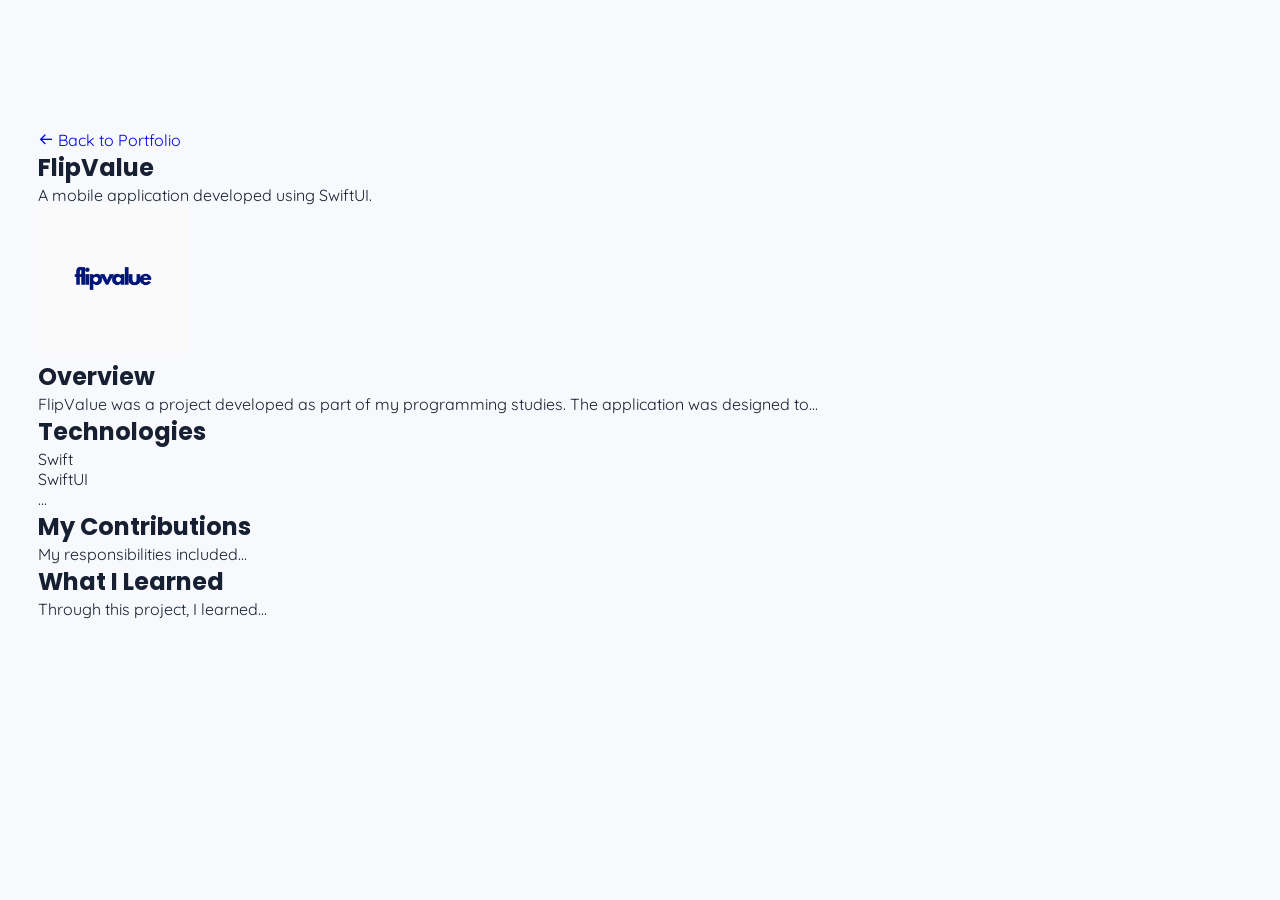
==== projects/flipvalue.html @ e54be895 "Updated main page + added FlipValue" ====
<!DOCTYPE html>
<html>
<head>
    <meta charset="utf-8">
    <meta name="viewport" content="width=device-width, initial-scale=1">
    <title>FlipValue | Lyndsey's Portfolio</title>

    <link rel="stylesheet" href="../css/style1.css">

    <link rel="stylesheet"
        href="https://unpkg.com/boxicons@latest/css/boxicons.min.css">

    <link rel="preconnect" href="https://fonts.googleapis.com">
    <link rel="preconnect" href="https://fonts.gstatic.com" crossorigin>

    <link href="https://fonts.googleapis.com/css2?family=Poppins:wght@400;500;600;700&family=Quicksand:wght@400;500;600;700&display=swap"
        rel="stylesheet">
</head>

<body>

    <section class="project-detail">

        <a href="../index.html" class="back-button">
            <i class='bx bx-arrow-back'></i> Back to Portfolio
        </a>

        <div class="project-header">
            <h1>FlipValue</h1>

            <p>
                A mobile application developed using SwiftUI.
            </p>
        </div>

        <img src="../img/flipvalue_logo.png"
             alt="FlipValue App"
             class="project-image">

        <div class="project-info">

            <h2>Overview</h2>

            <p>
                FlipValue was a project developed as part of my
                programming studies. The application was designed
                to...
            </p>

            <h2>Technologies</h2>

            <ul>
                <li>Swift</li>
                <li>SwiftUI</li>
                <li>...</li>
            </ul>

            <h2>My Contributions</h2>

            <p>
                My responsibilities included...
            </p>

            <h2>What I Learned</h2>

            <p>
                Through this project, I learned...
            </p>

        </div>

    </section>

</body>
</html>
---- css/style1.css ----
/* MyWebsite/css/style1.css */

*{
    padding: 0;
    margin: 0;
    box-sizing: border-box;
    list-style: none;
    text-decoration: none;
    scroll-behavior: smooth;
}
:root {
    --bg-color: #F7F9FC;
    --card-color: #FFFFFF;
    --text-color: #172033;
    --second-color: #667085;

    --main-color: #6C9FE8;
    --main-hover: #4F83D1;

    --border-color: #E3EAF4;

    --heading-font: 'Poppins', sans-serif;
    --body-font: 'Quicksand', sans-serif;

    --h1-font: 5.2rem;
    --h2-font: 3.5rem;
    --p-font: 1.1rem;
}
.darkmode {
    --bg-color: #0D1117;
    --card-color: #151C26;
    --text-color: #F2F5F9;
    --second-color: #A7B0BF;

    --main-color: #79A9E8;
    --main-hover: #9BC3F5;

    --border-color: #263244;
}
body{
    font-family: var(--body-font);
    background: var(--bg-color);
    color: var(--text-color);
}
h1, h2, h3, h4, h5, h6,
.logo {
    font-family: var(--heading-font);
}
header{
    position: fixed;
    right: 0;
    top: 0;
    width: 100%;
    z-index: 1000;
    display: flex;
    align-items: center;
    justify-content: space-between;
    background: transparent;
    padding: 22px 16%;
    border-bottom: 1px solid transparent;
    transition: all .40s ease;
}
.navbar{
    display: flex;
}
.navbar a{
    color: var(--text-color);
    font-family: var(--body-font);
    font-size: 0.95rem;
    font-weight: 600;
    padding: 10px 16px;
    margin: 0 2px;
    border-radius: 0.5rem;
    transition: all .3s ease;
}
.navbar a:hover{
    background: var(--main-color);
    color: var(--text-color);
}
#menu-icon{
    font-size: 36px;
    color: var(--text-color);
    z-index: 10001;
    cursor: pointer;
    display: none;
}

section{
    padding: 160px 16% 90px;
}
.home{
    height: 100vh;
    width: 100%;
    position: relative;
    /* background: url(../img/bg1.jpg); */
    background-size: cover;
    background-position: center;
    display: flex;
    align-items: center;
    justify-content: flex-start;
}
/* .home-text{
    margin-left: 60%;
} */
.home-text h1{
    margin: 15px 0;
    font-size: var(--h1-font);
    font-weight: bold;
    line-height: 1.1;
    letter-spacing: 2px;
}
span{
    color: var(--main-color);
}
.home-text h4{
    color: var(--main-color);
    font-size: 24px;
    font-weight: 600;
}
.home-text h3{
    font-family: var(--body-font);
    font-size: 22px;
    font-weight: 500;
    margin-bottom: 3rem;
    letter-spacing: 0.3px;
}
.btn{
    display: inline-block;
    padding: 14px 40px;
    border-radius: 0.5rem;
    font-size: 17px;
    font-weight: 500;
    background: var(--main-color);
    color: var(--text-color);
    border: 1px solid var(--main-color);
    transition: all .40s ease;
}
.btn:hover{
    transform: scale(1.01) translateY(-5px);
    background: transparent;
    border: 1px solid var(--main-color);
}

header.sticky{
    padding: 10px 16%;
    background: var(--bg-color);
    border-bottom: 1px solid #0e1630;
}
.about{
    display: grid;
    grid-template-columns: repeat(2, 1fr);
    align-items: center;
    gap: 2rem;
}
.about-text h4{
    margin: 10px 0;
    color: var(--main-color);
    font-size: 20px;
    font-weight: 600;
}
.about-text h2{
    font-size: var(--h2-font);
}
.about-text p{
    color: var(--second-color);
    font-size: var(--p-font);
    line-height: 30px;
    margin-bottom: 2rem;
}

.about-gri{
    display: grid;
    grid-template-columns: repeat(auto-fit, minmax(250px, auto));
    align-items: center;
    gap: 1rem;
    margin-bottom: 3rem;
}
.about-in h5{
    font-size: 22px;
    font-weight: 600;
}
.about-img img{
    height: auto;
    width: 100%;
    max-width: 460px;
}

.seneca-logo {
    width: 180px;
    height: auto;
    object-fit: contain;
}

.main-text{
    text-align: center;
}
.main-text h2{
    font-size: var(--h2-font);
    margin-bottom: 10px;
}
.main-text h4{
    color: var(--main-color);
    font-size: 24px;
    font-weight: 600;
}
.services-content{
    display: grid;
    grid-template-columns: repeat(auto-fit, minmax(300px, auto));
    align-items: center;
    text-align: center;
    gap: 2rem;
    margin-top: 5rem;
}
.box {
    padding: 35px;
    background: var(--card-color);
    border: 1px solid var(--border-color);
    border-top: 4px solid transparent;
    border-radius: 16px;
    transition: all 0.3s ease;
    cursor: pointer;
}

.box h3 {
    color: var(--text-color);
    font-size: 24px;
    font-weight: 600;
    margin: 15px 0;
    transition: all 0.3s ease;
}

.box h4 {
    color: var(--main-color);
}

.box p {
    color: var(--second-color);
    font-size: var(--p-font);
    line-height: 30px;
}

.box:hover {
    transform: translateY(-5px);
    border-top-color: var(--main-color);
    box-shadow: 0 12px 30px rgba(108, 159, 232, 0.12);
}

.box:hover h3 {
    color: var(--main-color);
}

.portfolio-content{
    display: grid;
    grid-template-columns: repeat(auto-fit, minmax(350px, auto));
    align-items: center;
    gap: 2rem;
    margin-top: 5rem;
}
.row img{
    height: auto;
    width: 100%;
    border-radius: 0.5rem;
    margin-bottom: 1.5rem;
}
.row {
    padding: 25px;
    background: var(--card-color);
    border: 1px solid var(--border-color);
    border-radius: 16px;
    transition: all 0.3s ease;
}
.main-row{
    display: flex;
    align-items: center;
    justify-content: space-between;
    margin-bottom: 1rem;
}
.row h3 {
    color: var(--text-color);
    font-size: 25px;
    font-weight: 700;
}
.row h6 {
    color: var(--main-color);
    font-size: 16px;
    font-weight: 600;
    letter-spacing: 1px;
}
.row-icon i{
    font-size: 21px;
}
.row p {
    color: var(--second-color);
    font-size: 1rem;
    line-height: 1.6;
}
.row:hover{
    transform: scale(1.01) translateY(-5px);
    cursor: pointer;
}

.contact{
    display: grid;
    grid-template-columns: repeat(2, 1fr);
    align-items: center;
    gap: 3rem;
}
.contact-text h4{
    margin: 15px 0;
    color: var(--main-color);
    font-size: 20px;
    font-weight: 600;
}
.contact-text h2{
    font-size: var(--h2-font);
}
.contact-text p{
    color: var(--second-color);
    font-size: var(--p-font);
    line-height: 30px;
    margin-bottom: 2rem;
}
.contact-list{
    margin-bottom: 3rem;
}
.contact-list li{
    margin-bottom: 10px;
    display: block;
}
.contact-list li a{
    display: block;
    color: var(--second-color);
    font-size: var(--p-font);
    font-weight: 600;
    transition: all .40s ease;
}
.contact-list li a:hover{
    transform: scale(1.01) translateY(-5px);
    color: var(--main-color);
}
.contact-icons i{
    height: 40px;
    width: 40px;
    background: #62656f;
    border-radius: 0.5rem;
    color: var(--main-color);
    display: inline-flex;
    align-items: center;
    justify-content: center;
    font-size: 18px;
    margin-right: 10px;
    transition: all .40s ease;
}
.contact-icons i:hover{
    transform: scale(1.01) translateY(-5px);
    color: var(--text-color);
    background: var(--main-color);
}

.last-text p{
    text-align: center;
    padding: 15px;
    color: var(--second-color);
    font-size: 15px;
    font-weight: 600;
    letter-spacing: 1px;
}
.top{
    position: fixed;
    bottom: 2.1rem;
    right: 2.1rem;
}
.top i{
    color: var(--text-color);
    background: var(--main-color);
    font-size: 20px;
    padding: 10px;
    border-radius: 0.5rem;
}

@media (max-width: 1325px){
    header{
        padding: 16px 3%;
    }
    header.sticky{
        padding: 8px 3%;
    }
    section{
        padding: 130px 3% 60px;
    }
}

@media (max-width: 970px){
    :root{
        --h1-font: 4.2rem;
      --h2-font: 2.9rem;
      --p-font: 1rem;
    }
    section{
        padding: 70px 3% 60px;
    }
    .home{
        height: 85vh;
    }
    .about{
        grid-template-columns: 1fr;
    }
    .about-img{
        text-align: center;
    }
    .contact{
        grid-template-columns: 1fr;
    }
}

@media (max-width: 830px){
    #menu-icon{
        display: block;
    }
    .navbar{
        position: absolute;
        top: -600px;
        right: 0;
        left: 0;
        display: flex;
        flex-direction: column;
        background: #3a435d;
        text-align: left;
        transition: all .40s ease;
    }
    .navbar a{
        display: block;
        padding: 1rem;
        margin: 1rem;
    }
    .navbar.active{
        top: 100%;
    }
    :root{
        --h1-font: 3.7rem;
      --h2-font: 2.7rem;
    }
}

.back-video{
    position: absolute;
    right: 0;
    bottom: 0;
    z-index: -1;
}

@media (min-aspect-ratio: 16/10){
    .back-video{
        width: 110%;
        height: auto;
    }
}
@media (max-aspect-ratio: 16/10){
    .back-video{
        width: auto;
        height: 100%;
    }
}

img{
    height:150px;
    width: 150px;
}

.tech-skills h2{
    font-size: var(--h2-font);
    text-align: center;
}

.skills{
    box-sizing: border-box;
}

.diff-skills::after {
    content: "";
    display: table;
    clear: both;
}

.skill-item{
    float: left;
    width: 14.28%;
    height: 90%;
    padding: 8px;
} 

 @media (max-width:660px){
    .skill-item img{
        height:90%;
        width:90%;
    }
    .tech-skills h2{
        font-size: var(--h2-font);
    }
}

.inner {
    padding: 80px 0;
}

.Tech_header {
    text-align: center;
    color: var(--text-color);
    padding: 1rem;
    margin-bottom: 2rem;
}

.Tech_header h1 {
    font-size: var(--h2-font);
    margin-bottom: 10px;
}

/* Language cards */
.Tcontainer {
    display: grid;
    grid-template-columns: repeat(3, 1fr);
    gap: 1.5rem;
    max-width: 900px;
    margin: 0 auto;
    padding: 1rem;
}

.skill-box {
    padding: 2rem 1.5rem;
    background: rgba(124, 171, 229, 0.08);
    border: 1px solid rgba(124, 171, 229, 0.2);
    border-radius: 16px;
    text-align: center;
    transition: all 0.3s ease;
}

.skill-box:hover {
    transform: translateY(-8px);
    border-color: var(--main-color);
    box-shadow: 0 12px 30px rgba(124, 171, 229, 0.18);
}

.tech_img {
    width: 85px;
    height: 85px;
    margin: 0 auto 1rem;

    display: flex;
    justify-content: center;
    align-items: center;

    background: var(--bg-color);
    border: 1px solid rgba(124, 171, 229, 0.25);
    border-radius: 16px;

    transition: all 0.3s ease;
}

.skill-icon {
    width: 55px;
    height: 55px;
    object-fit: contain;

    transition: transform 0.3s ease;
}

.skill-box:hover .tech_img {
    transform: translateY(-3px);
    border-color: var(--main-color);
}

.skill-box:hover .skill-icon {
    transform: scale(1.12);
}

.skill-title h3 {
    color: var(--text-color);
    font-family: var(--heading-font);
    font-size: 1.1rem;
    font-weight: 600;
    margin-top: 0.5rem;
}

.theme-toggle{
    font-size: 26px;
    cursor: pointer;
    color: var(--text-color);
    margin-left: 15px;
    transition: all .3s ease;
}

.theme-toggle:hover{
    transform: scale(1.1);
}

@media screen and (max-width: 990px){
    .Tcontainer{
        grid-template-columns: repeat(2, 1fr);
        padding: 2rem 50px;
    }
}
    
@media screen and (max-width: 650px){
    .Tcontainer{
        grid-template-columns: 1fr;
    }
}
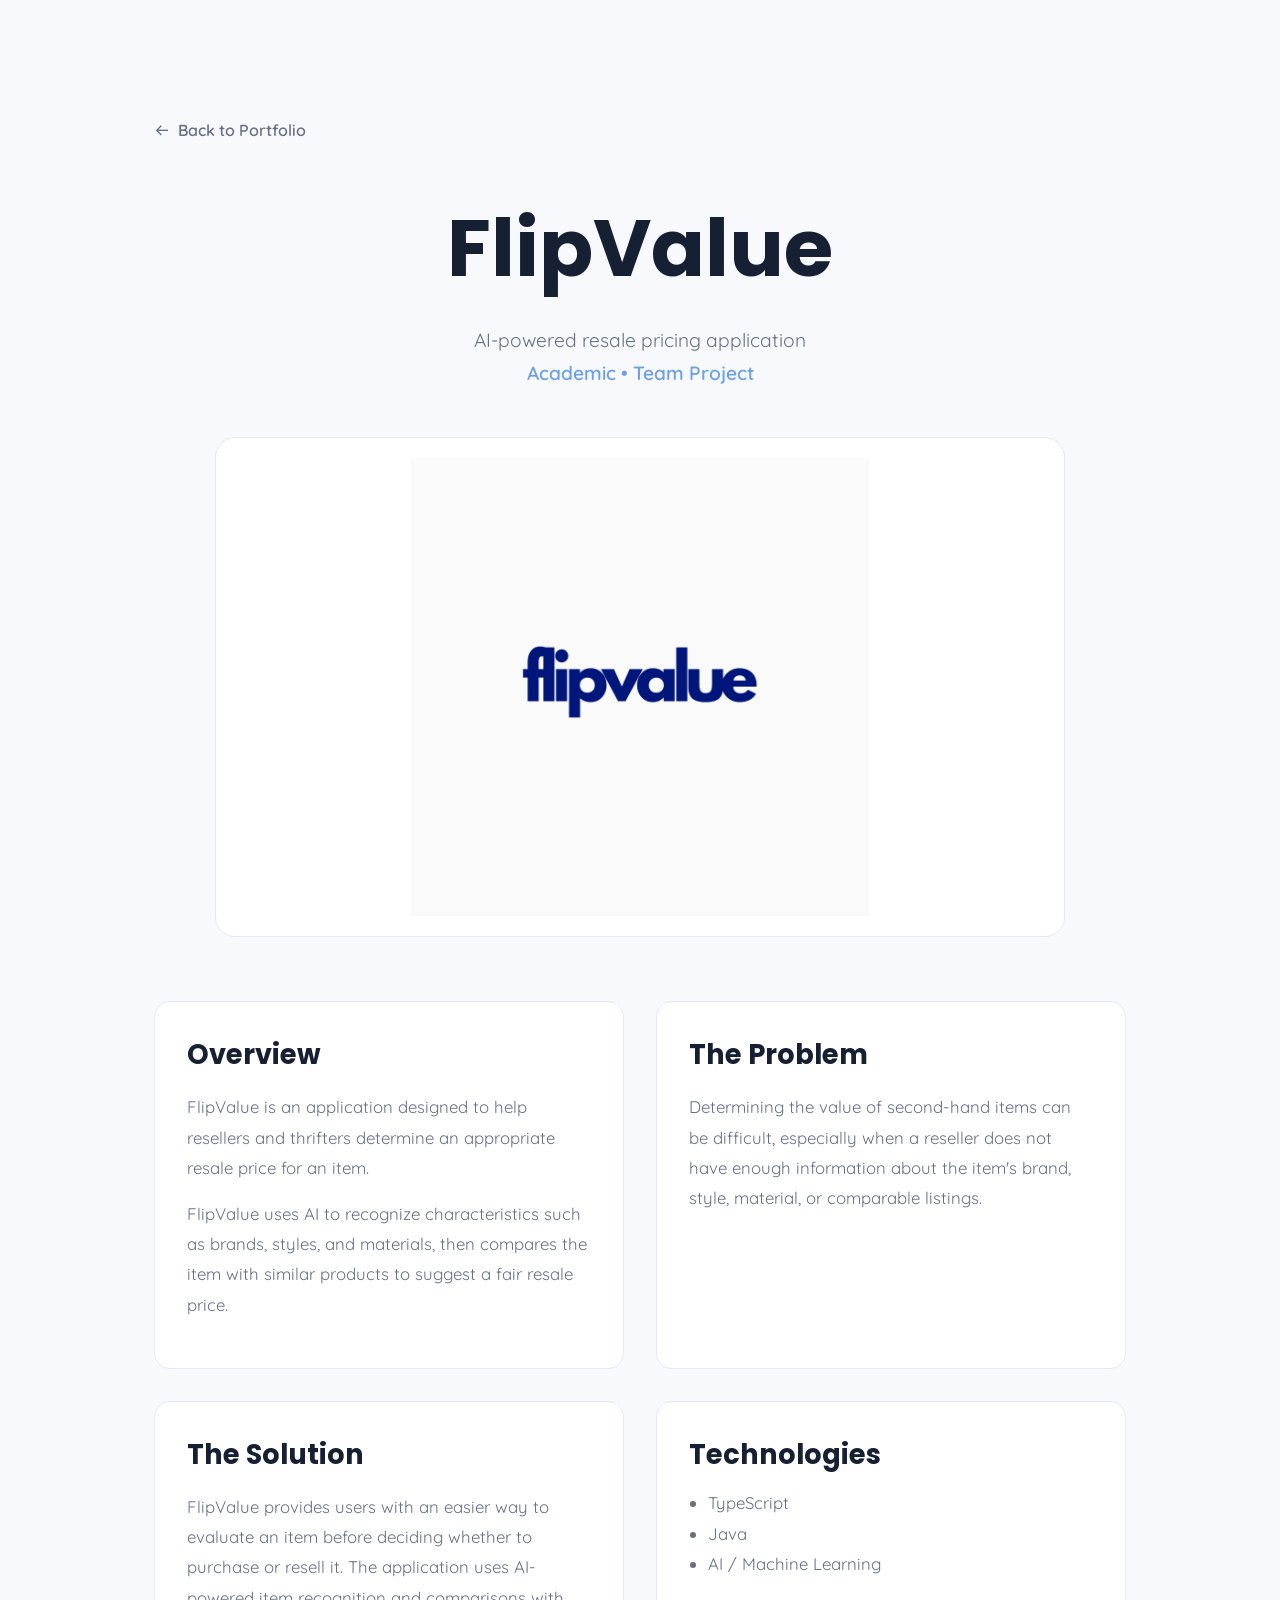
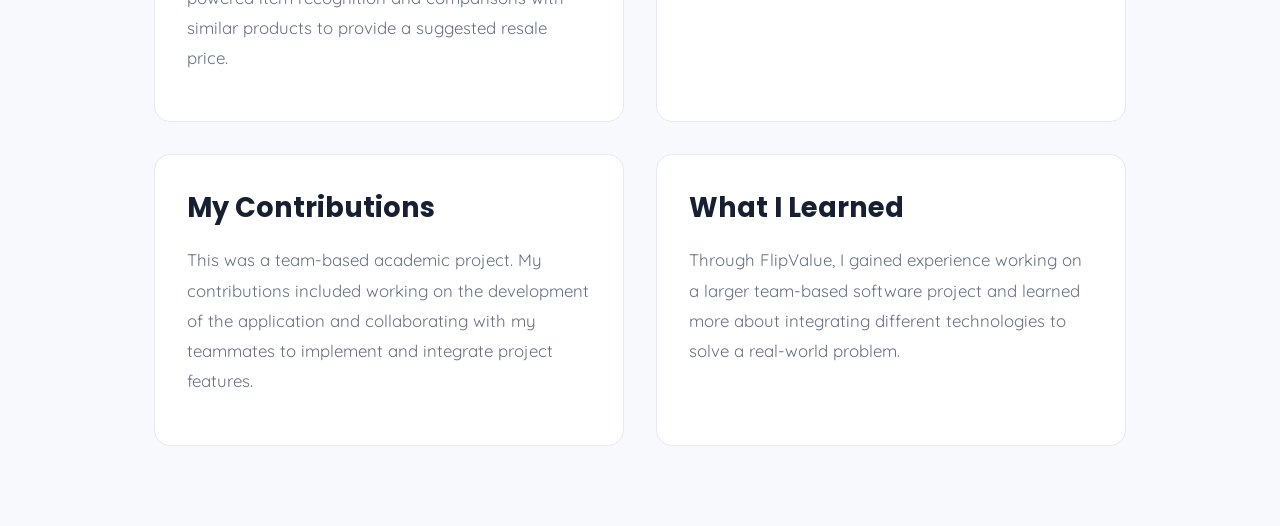
==== commit cad788a0: "Updated FlipValue section" ====
--- a/projects/flipvalue.html
+++ b/projects/flipvalue.html
@@ -5,7 +5,7 @@
     <meta name="viewport" content="width=device-width, initial-scale=1">
     <title>FlipValue | Lyndsey's Portfolio</title>
 
-    <link rel="stylesheet" href="../css/style1.css">
+    <link rel="stylesheet" href="../css/style.css">
 
     <link rel="stylesheet"
         href="https://unpkg.com/boxicons@latest/css/boxicons.min.css">
@@ -29,7 +29,9 @@
             <h1>FlipValue</h1>
 
             <p>
-                A mobile application developed using SwiftUI.
+                AI-powered resale pricing application
+                <br>
+                <span>Academic • Team Project</span>
             </p>
         </div>
 
@@ -38,36 +40,80 @@
              class="project-image">
 
         <div class="project-info">
+            <div class="project-section">
+                <h2>Overview</h2>
 
-            <h2>Overview</h2>
+                <p>
+                    FlipValue is an application designed to help resellers
+                    and thrifters determine an appropriate resale price
+                    for an item.
+                </p>
+                <p>
+                    FlipValue uses AI to recognize characteristics such as
+                    brands, styles, and materials, then compares the item
+                    with similar products to suggest a fair resale price.
+                </p>
+            </div>
 
-            <p>
-                FlipValue was a project developed as part of my
-                programming studies. The application was designed
-                to...
-            </p>
+            <div class="project-section">
+                <h2>The Problem</h2>
 
-            <h2>Technologies</h2>
+                <p>
+            Determining the value of second-hand items can be difficult,
+            especially when a reseller does not have enough information
+            about the item's brand, style, material, or comparable listings.
+        </p>
+    </div>
 
-            <ul>
-                <li>Swift</li>
-                <li>SwiftUI</li>
-                <li>...</li>
-            </ul>
 
-            <h2>My Contributions</h2>
+    <div class="project-section">
+        <h2>The Solution</h2>
 
-            <p>
-                My responsibilities included...
-            </p>
+        <p>
+            FlipValue provides users with an easier way to evaluate
+            an item before deciding whether to purchase or resell it.
+            The application uses AI-powered item recognition and
+            comparisons with similar products to provide a suggested
+            resale price.
+        </p>
+    </div>
 
-            <h2>What I Learned</h2>
 
-            <p>
-                Through this project, I learned...
-            </p>
+    <div class="project-section">
+        <h2>Technologies</h2>
 
-        </div>
+        <ul>
+            <li>TypeScript</li>
+            <li>Java</li>
+            <li>AI / Machine Learning</li>
+        </ul>
+    </div>
+
+
+    <div class="project-section">
+        <h2>My Contributions</h2>
+
+        <p>
+            This was a team-based academic project. My contributions
+            included working on the development of the application
+            and collaborating with my teammates to implement and
+            integrate project features.
+        </p>
+    </div>
+
+
+    <div class="project-section">
+        <h2>What I Learned</h2>
+
+        <p>
+            Through FlipValue, I gained experience working on a
+            larger team-based software project and learned more
+            about integrating different technologies to solve a
+            real-world problem.
+        </p>
+    </div>
+
+</div>
 
     </section>
 
--- a/css/style.css
+++ b/css/style.css
@@ -0,0 +1,720 @@
+/* MyWebsite/css/style1.css */
+
+*{
+    padding: 0;
+    margin: 0;
+    box-sizing: border-box;
+    list-style: none;
+    text-decoration: none;
+    scroll-behavior: smooth;
+}
+:root {
+    --bg-color: #F7F9FC;
+    --card-color: #FFFFFF;
+    --text-color: #172033;
+    --second-color: #667085;
+
+    --main-color: #6C9FE8;
+    --main-hover: #4F83D1;
+
+    --border-color: #E3EAF4;
+
+    --heading-font: 'Poppins', sans-serif;
+    --body-font: 'Quicksand', sans-serif;
+
+    --h1-font: 5.2rem;
+    --h2-font: 3.5rem;
+    --p-font: 1.1rem;
+}
+.darkmode {
+    --bg-color: #0D1117;
+    --card-color: #151C26;
+    --text-color: #F2F5F9;
+    --second-color: #A7B0BF;
+
+    --main-color: #79A9E8;
+    --main-hover: #9BC3F5;
+
+    --border-color: #263244;
+}
+body{
+    font-family: var(--body-font);
+    background: var(--bg-color);
+    color: var(--text-color);
+}
+h1, h2, h3, h4, h5, h6,
+.logo {
+    font-family: var(--heading-font);
+}
+header{
+    position: fixed;
+    right: 0;
+    top: 0;
+    width: 100%;
+    z-index: 1000;
+    display: flex;
+    align-items: center;
+    justify-content: space-between;
+    background: transparent;
+    padding: 22px 16%;
+    border-bottom: 1px solid transparent;
+    transition: all .40s ease;
+}
+.navbar{
+    display: flex;
+}
+.navbar a{
+    color: var(--text-color);
+    font-family: var(--body-font);
+    font-size: 0.95rem;
+    font-weight: 600;
+    padding: 10px 16px;
+    margin: 0 2px;
+    border-radius: 0.5rem;
+    transition: all .3s ease;
+}
+.navbar a:hover{
+    background: var(--main-color);
+    color: var(--text-color);
+}
+#menu-icon{
+    font-size: 36px;
+    color: var(--text-color);
+    z-index: 10001;
+    cursor: pointer;
+    display: none;
+}
+
+section{
+    padding: 160px 16% 90px;
+}
+.home{
+    height: 100vh;
+    width: 100%;
+    position: relative;
+    /* background: url(../img/bg1.jpg); */
+    background-size: cover;
+    background-position: center;
+    display: flex;
+    align-items: center;
+    justify-content: flex-start;
+}
+/* .home-text{
+    margin-left: 60%;
+} */
+.home-text h1{
+    margin: 15px 0;
+    font-size: var(--h1-font);
+    font-weight: bold;
+    line-height: 1.1;
+    letter-spacing: 2px;
+}
+span{
+    color: var(--main-color);
+}
+.home-text h4{
+    color: var(--main-color);
+    font-size: 24px;
+    font-weight: 600;
+}
+.home-text h3{
+    font-family: var(--body-font);
+    font-size: 22px;
+    font-weight: 500;
+    margin-bottom: 3rem;
+    letter-spacing: 0.3px;
+}
+.btn{
+    display: inline-block;
+    padding: 14px 40px;
+    border-radius: 0.5rem;
+    font-size: 17px;
+    font-weight: 500;
+    background: var(--main-color);
+    color: var(--text-color);
+    border: 1px solid var(--main-color);
+    transition: all .40s ease;
+}
+.btn:hover{
+    transform: scale(1.01) translateY(-5px);
+    background: transparent;
+    border: 1px solid var(--main-color);
+}
+
+header.sticky{
+    padding: 10px 16%;
+    background: var(--bg-color);
+    border-bottom: 1px solid #0e1630;
+}
+.about{
+    display: grid;
+    grid-template-columns: repeat(2, 1fr);
+    align-items: center;
+    gap: 2rem;
+}
+.about-text h4{
+    margin: 10px 0;
+    color: var(--main-color);
+    font-size: 20px;
+    font-weight: 600;
+}
+.about-text h2{
+    font-size: var(--h2-font);
+}
+.about-text p{
+    color: var(--second-color);
+    font-size: var(--p-font);
+    line-height: 30px;
+    margin-bottom: 2rem;
+}
+
+.about-gri{
+    display: grid;
+    grid-template-columns: repeat(auto-fit, minmax(250px, auto));
+    align-items: center;
+    gap: 1rem;
+    margin-bottom: 3rem;
+}
+.about-in h5{
+    font-size: 22px;
+    font-weight: 600;
+}
+.about-img img{
+    height: auto;
+    width: 100%;
+    max-width: 460px;
+}
+
+.seneca-logo {
+    width: 180px;
+    height: auto;
+    object-fit: contain;
+}
+
+.main-text{
+    text-align: center;
+}
+.main-text h2{
+    font-size: var(--h2-font);
+    margin-bottom: 10px;
+}
+.main-text h4{
+    color: var(--main-color);
+    font-size: 24px;
+    font-weight: 600;
+}
+.services-content{
+    display: grid;
+    grid-template-columns: repeat(auto-fit, minmax(300px, auto));
+    align-items: center;
+    text-align: center;
+    gap: 2rem;
+    margin-top: 5rem;
+}
+.box {
+    padding: 35px;
+    background: var(--card-color);
+    border: 1px solid var(--border-color);
+    border-top: 4px solid transparent;
+    border-radius: 16px;
+    transition: all 0.3s ease;
+    cursor: pointer;
+}
+
+.box h3 {
+    color: var(--text-color);
+    font-size: 24px;
+    font-weight: 600;
+    margin: 15px 0;
+    transition: all 0.3s ease;
+}
+
+.box h4 {
+    color: var(--main-color);
+}
+
+.box p {
+    color: var(--second-color);
+    font-size: var(--p-font);
+    line-height: 30px;
+}
+
+.box:hover {
+    transform: translateY(-5px);
+    border-top-color: var(--main-color);
+    box-shadow: 0 12px 30px rgba(108, 159, 232, 0.12);
+}
+
+.box:hover h3 {
+    color: var(--main-color);
+}
+
+.portfolio-content{
+    display: grid;
+    grid-template-columns: repeat(auto-fit, minmax(350px, auto));
+    align-items: center;
+    gap: 2rem;
+    margin-top: 5rem;
+}
+.row img{
+    height: auto;
+    width: 100%;
+    border-radius: 0.5rem;
+    margin-bottom: 1.5rem;
+}
+.row {
+    padding: 25px;
+    background: var(--card-color);
+    border: 1px solid var(--border-color);
+    border-radius: 16px;
+    transition: all 0.3s ease;
+}
+.main-row{
+    display: flex;
+    align-items: center;
+    justify-content: space-between;
+    margin-bottom: 1rem;
+}
+.row h3 {
+    color: var(--text-color);
+    font-size: 25px;
+    font-weight: 700;
+}
+.row h6 {
+    color: var(--main-color);
+    font-size: 16px;
+    font-weight: 600;
+    letter-spacing: 1px;
+}
+.row-icon i{
+    font-size: 21px;
+}
+.row p {
+    color: var(--second-color);
+    font-size: 1rem;
+    line-height: 1.6;
+}
+.row:hover{
+    transform: scale(1.01) translateY(-5px);
+    cursor: pointer;
+}
+
+.contact{
+    display: grid;
+    grid-template-columns: repeat(2, 1fr);
+    align-items: center;
+    gap: 3rem;
+}
+.contact-text h4{
+    margin: 15px 0;
+    color: var(--main-color);
+    font-size: 20px;
+    font-weight: 600;
+}
+.contact-text h2{
+    font-size: var(--h2-font);
+}
+.contact-text p{
+    color: var(--second-color);
+    font-size: var(--p-font);
+    line-height: 30px;
+    margin-bottom: 2rem;
+}
+.contact-list{
+    margin-bottom: 3rem;
+}
+.contact-list li{
+    margin-bottom: 10px;
+    display: block;
+}
+.contact-list li a{
+    display: block;
+    color: var(--second-color);
+    font-size: var(--p-font);
+    font-weight: 600;
+    transition: all .40s ease;
+}
+.contact-list li a:hover{
+    transform: scale(1.01) translateY(-5px);
+    color: var(--main-color);
+}
+.contact-icons i{
+    height: 40px;
+    width: 40px;
+    background: #62656f;
+    border-radius: 0.5rem;
+    color: var(--main-color);
+    display: inline-flex;
+    align-items: center;
+    justify-content: center;
+    font-size: 18px;
+    margin-right: 10px;
+    transition: all .40s ease;
+}
+.contact-icons i:hover{
+    transform: scale(1.01) translateY(-5px);
+    color: var(--text-color);
+    background: var(--main-color);
+}
+
+.last-text p{
+    text-align: center;
+    padding: 15px;
+    color: var(--second-color);
+    font-size: 15px;
+    font-weight: 600;
+    letter-spacing: 1px;
+}
+.top{
+    position: fixed;
+    bottom: 2.1rem;
+    right: 2.1rem;
+}
+.top i{
+    color: var(--text-color);
+    background: var(--main-color);
+    font-size: 20px;
+    padding: 10px;
+    border-radius: 0.5rem;
+}
+
+@media (max-width: 1325px){
+    header{
+        padding: 16px 3%;
+    }
+    header.sticky{
+        padding: 8px 3%;
+    }
+    section{
+        padding: 130px 3% 60px;
+    }
+}
+
+@media (max-width: 970px){
+    :root{
+        --h1-font: 4.2rem;
+      --h2-font: 2.9rem;
+      --p-font: 1rem;
+    }
+    section{
+        padding: 70px 3% 60px;
+    }
+    .home{
+        height: 85vh;
+    }
+    .about{
+        grid-template-columns: 1fr;
+    }
+    .about-img{
+        text-align: center;
+    }
+    .contact{
+        grid-template-columns: 1fr;
+    }
+}
+
+@media (max-width: 830px){
+    #menu-icon{
+        display: block;
+    }
+    .navbar{
+        position: absolute;
+        top: -600px;
+        right: 0;
+        left: 0;
+        display: flex;
+        flex-direction: column;
+        background: #3a435d;
+        text-align: left;
+        transition: all .40s ease;
+    }
+    .navbar a{
+        display: block;
+        padding: 1rem;
+        margin: 1rem;
+    }
+    .navbar.active{
+        top: 100%;
+    }
+    :root{
+        --h1-font: 3.7rem;
+      --h2-font: 2.7rem;
+    }
+}
+
+.back-video{
+    position: absolute;
+    right: 0;
+    bottom: 0;
+    z-index: -1;
+}
+
+@media (min-aspect-ratio: 16/10){
+    .back-video{
+        width: 110%;
+        height: auto;
+    }
+}
+@media (max-aspect-ratio: 16/10){
+    .back-video{
+        width: auto;
+        height: 100%;
+    }
+}
+
+img{
+    height:150px;
+    width: 150px;
+}
+
+.tech-skills h2{
+    font-size: var(--h2-font);
+    text-align: center;
+}
+
+.skills{
+    box-sizing: border-box;
+}
+
+.diff-skills::after {
+    content: "";
+    display: table;
+    clear: both;
+}
+
+.skill-item{
+    float: left;
+    width: 14.28%;
+    height: 90%;
+    padding: 8px;
+} 
+
+ @media (max-width:660px){
+    .skill-item img{
+        height:90%;
+        width:90%;
+    }
+    .tech-skills h2{
+        font-size: var(--h2-font);
+    }
+}
+
+.inner {
+    padding: 80px 0;
+}
+
+.Tech_header {
+    text-align: center;
+    color: var(--text-color);
+    padding: 1rem;
+    margin-bottom: 2rem;
+}
+
+.Tech_header h1 {
+    font-size: var(--h2-font);
+    margin-bottom: 10px;
+}
+
+.Tcontainer {
+    display: grid;
+    grid-template-columns: repeat(3, 1fr);
+    gap: 1.5rem;
+    max-width: 900px;
+    margin: 0 auto;
+    padding: 1rem;
+}
+
+.skill-box {
+    padding: 2rem 1.5rem;
+    background: rgba(124, 171, 229, 0.08);
+    border: 1px solid rgba(124, 171, 229, 0.2);
+    border-radius: 16px;
+    text-align: center;
+    transition: all 0.3s ease;
+}
+
+.skill-box:hover {
+    transform: translateY(-8px);
+    border-color: var(--main-color);
+    box-shadow: 0 12px 30px rgba(124, 171, 229, 0.18);
+}
+
+.tech_img {
+    width: 85px;
+    height: 85px;
+    margin: 0 auto 1rem;
+
+    display: flex;
+    justify-content: center;
+    align-items: center;
+
+    background: var(--bg-color);
+    border: 1px solid rgba(124, 171, 229, 0.25);
+    border-radius: 16px;
+
+    transition: all 0.3s ease;
+}
+
+.skill-icon {
+    width: 55px;
+    height: 55px;
+    object-fit: contain;
+
+    transition: transform 0.3s ease;
+}
+
+.skill-box:hover .tech_img {
+    transform: translateY(-3px);
+    border-color: var(--main-color);
+}
+
+.skill-box:hover .skill-icon {
+    transform: scale(1.12);
+}
+
+.skill-title h3 {
+    color: var(--text-color);
+    font-family: var(--heading-font);
+    font-size: 1.1rem;
+    font-weight: 600;
+    margin-top: 0.5rem;
+}
+
+.theme-toggle{
+    font-size: 26px;
+    cursor: pointer;
+    color: var(--text-color);
+    margin-left: 15px;
+    transition: all .3s ease;
+}
+
+.theme-toggle:hover{
+    transform: scale(1.1);
+}
+
+@media screen and (max-width: 990px){
+    .Tcontainer{
+        grid-template-columns: repeat(2, 1fr);
+        padding: 2rem 50px;
+    }
+}
+    
+@media screen and (max-width: 650px){
+    .Tcontainer{
+        grid-template-columns: 1fr;
+    }
+}
+
+.project-detail {
+    max-width: 1100px;
+    margin: 0 auto;
+    padding: 120px 5% 80px;
+}
+
+.back-button {
+    display: inline-flex;
+    align-items: center;
+    gap: 8px;
+    color: var(--second-color);
+    font-size: 1rem;
+    font-weight: 600;
+    margin-bottom: 3rem;
+    transition: all 0.3s ease;
+}
+
+.back-button:hover {
+    color: var(--main-color);
+    transform: translateX(-5px);
+}
+
+.project-header {
+    text-align: center;
+    margin-bottom: 3rem;
+}
+
+.project-header h1 {
+    font-size: clamp(3rem, 7vw, 5rem);
+    margin-bottom: 1rem;
+    color: var(--text-color);
+}
+
+.project-header p {
+    color: var(--second-color);
+    font-size: 1.2rem;
+    line-height: 1.7;
+}
+
+.project-header span {
+    color: var(--main-color);
+    font-weight: 600;
+}
+
+.project-image {
+    display: block;
+    width: 100%;
+    max-width: 850px;
+    height: auto;
+    max-height: 500px;
+    object-fit: contain;
+    margin: 0 auto 4rem;
+    border-radius: 20px;
+    border: 1px solid var(--border-color);
+    background: var(--card-color);
+    padding: 20px;
+}
+
+.project-info {
+    display: grid;
+    grid-template-columns: repeat(2, 1fr);
+    gap: 2rem;
+}
+
+.project-info > div {
+    background: var(--card-color);
+    border: 1px solid var(--border-color);
+    border-radius: 16px;
+    padding: 2rem;
+}
+
+.project-info h2 {
+    color: var(--text-color);
+    font-size: 1.7rem;
+    margin-bottom: 1rem;
+}
+
+.project-info p {
+    color: var(--second-color);
+    font-size: 1.05rem;
+    line-height: 1.8;
+    margin-bottom: 1rem;
+}
+
+.project-info ul {
+    padding-left: 1.2rem;
+}
+
+.project-info li {
+    list-style: disc;
+    color: var(--second-color);
+    margin-bottom: 0.6rem;
+    font-size: 1.05rem;
+}
+
+@media (max-width: 700px) {
+
+    .project-detail {
+        padding: 100px 5% 60px;
+    }
+
+    .project-info {
+        grid-template-columns: 1fr;
+    }
+
+    .project-header h1 {
+        font-size: 3rem;
+    }
+
+    .project-image {
+        margin-bottom: 2rem;
+    }
+}
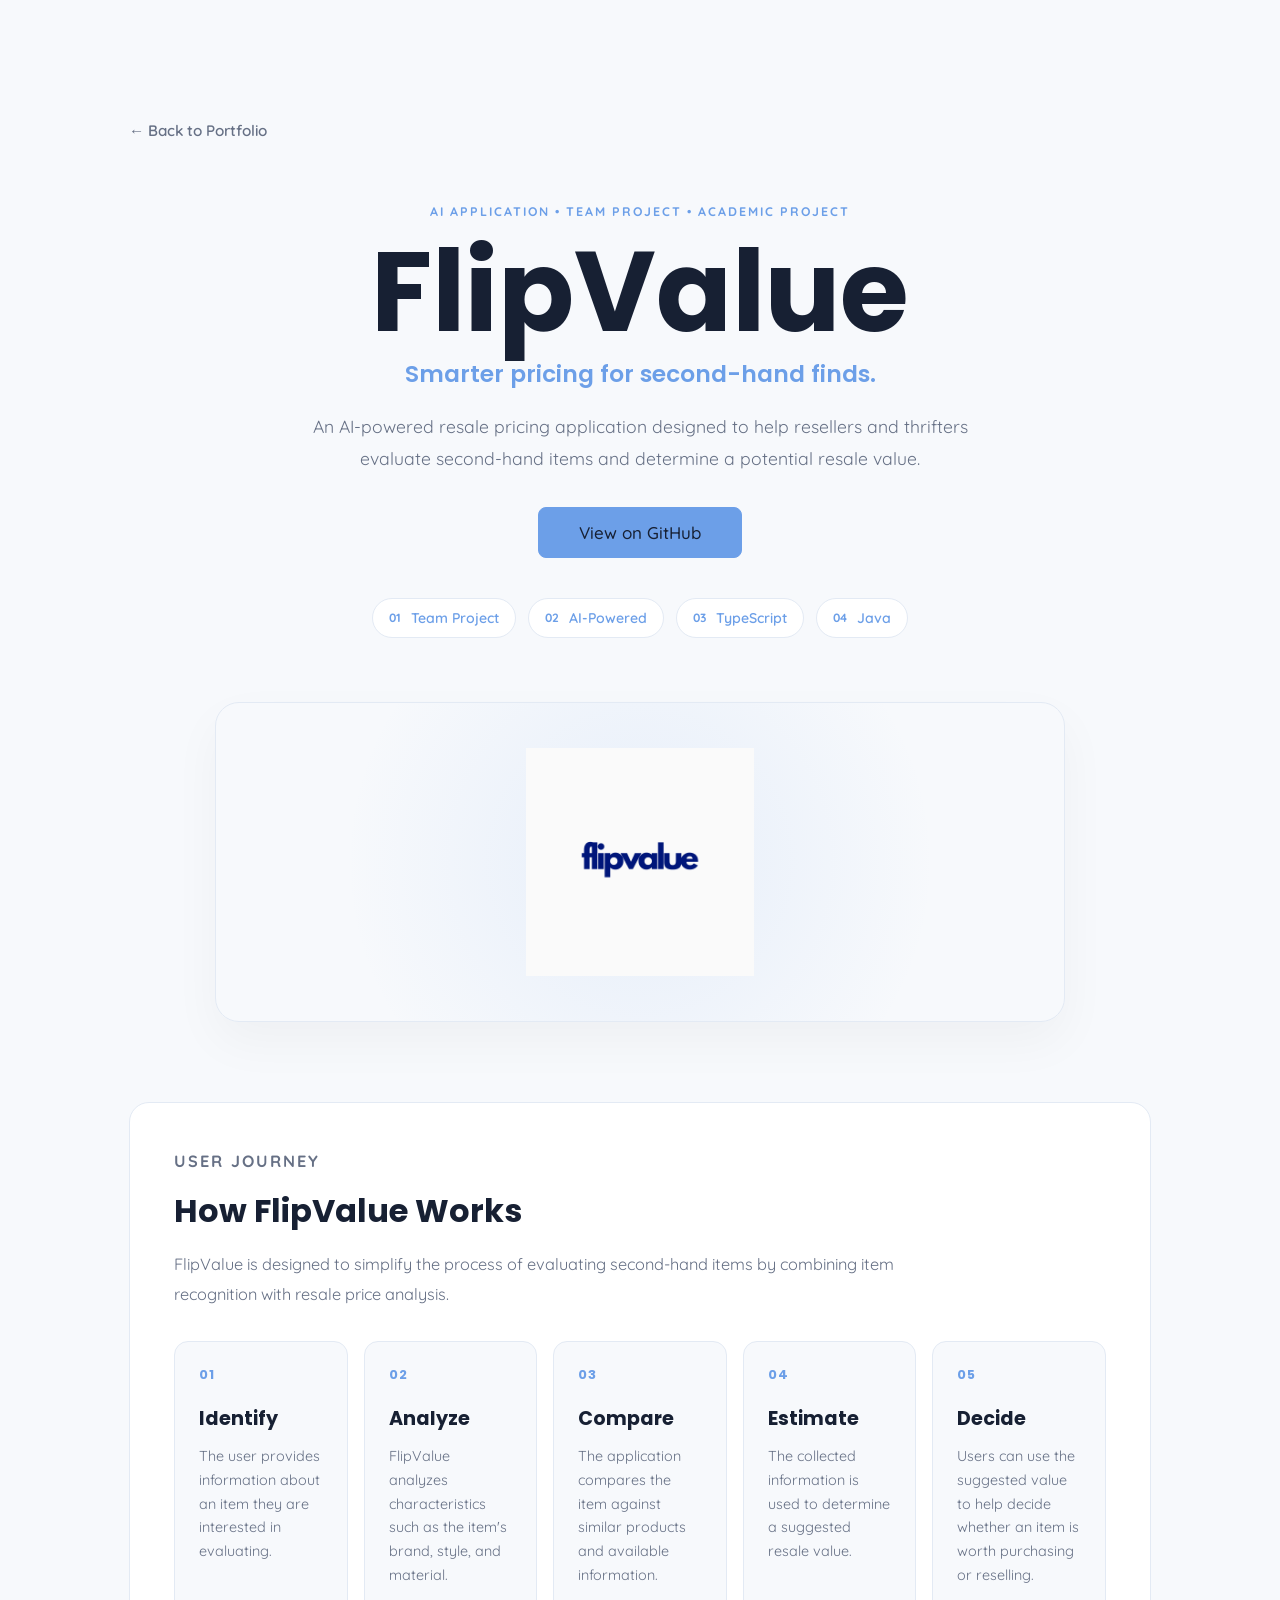
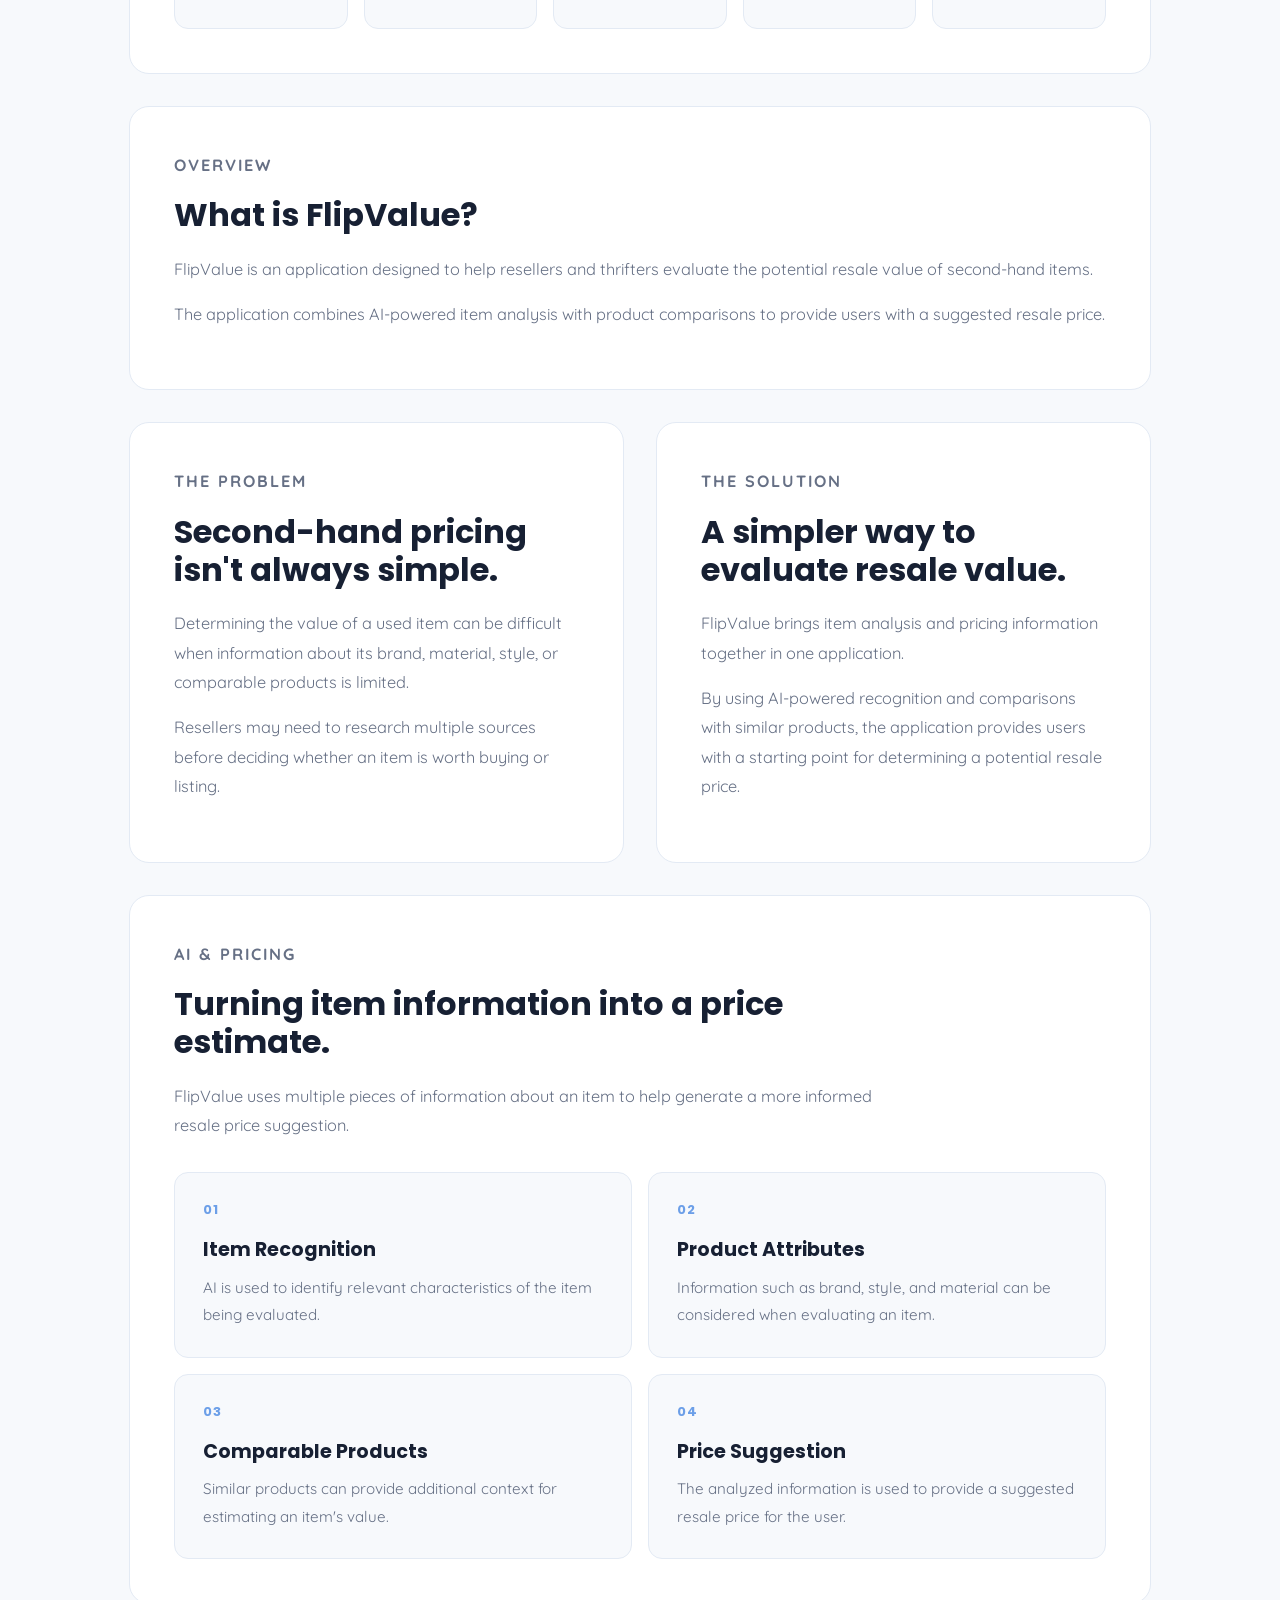
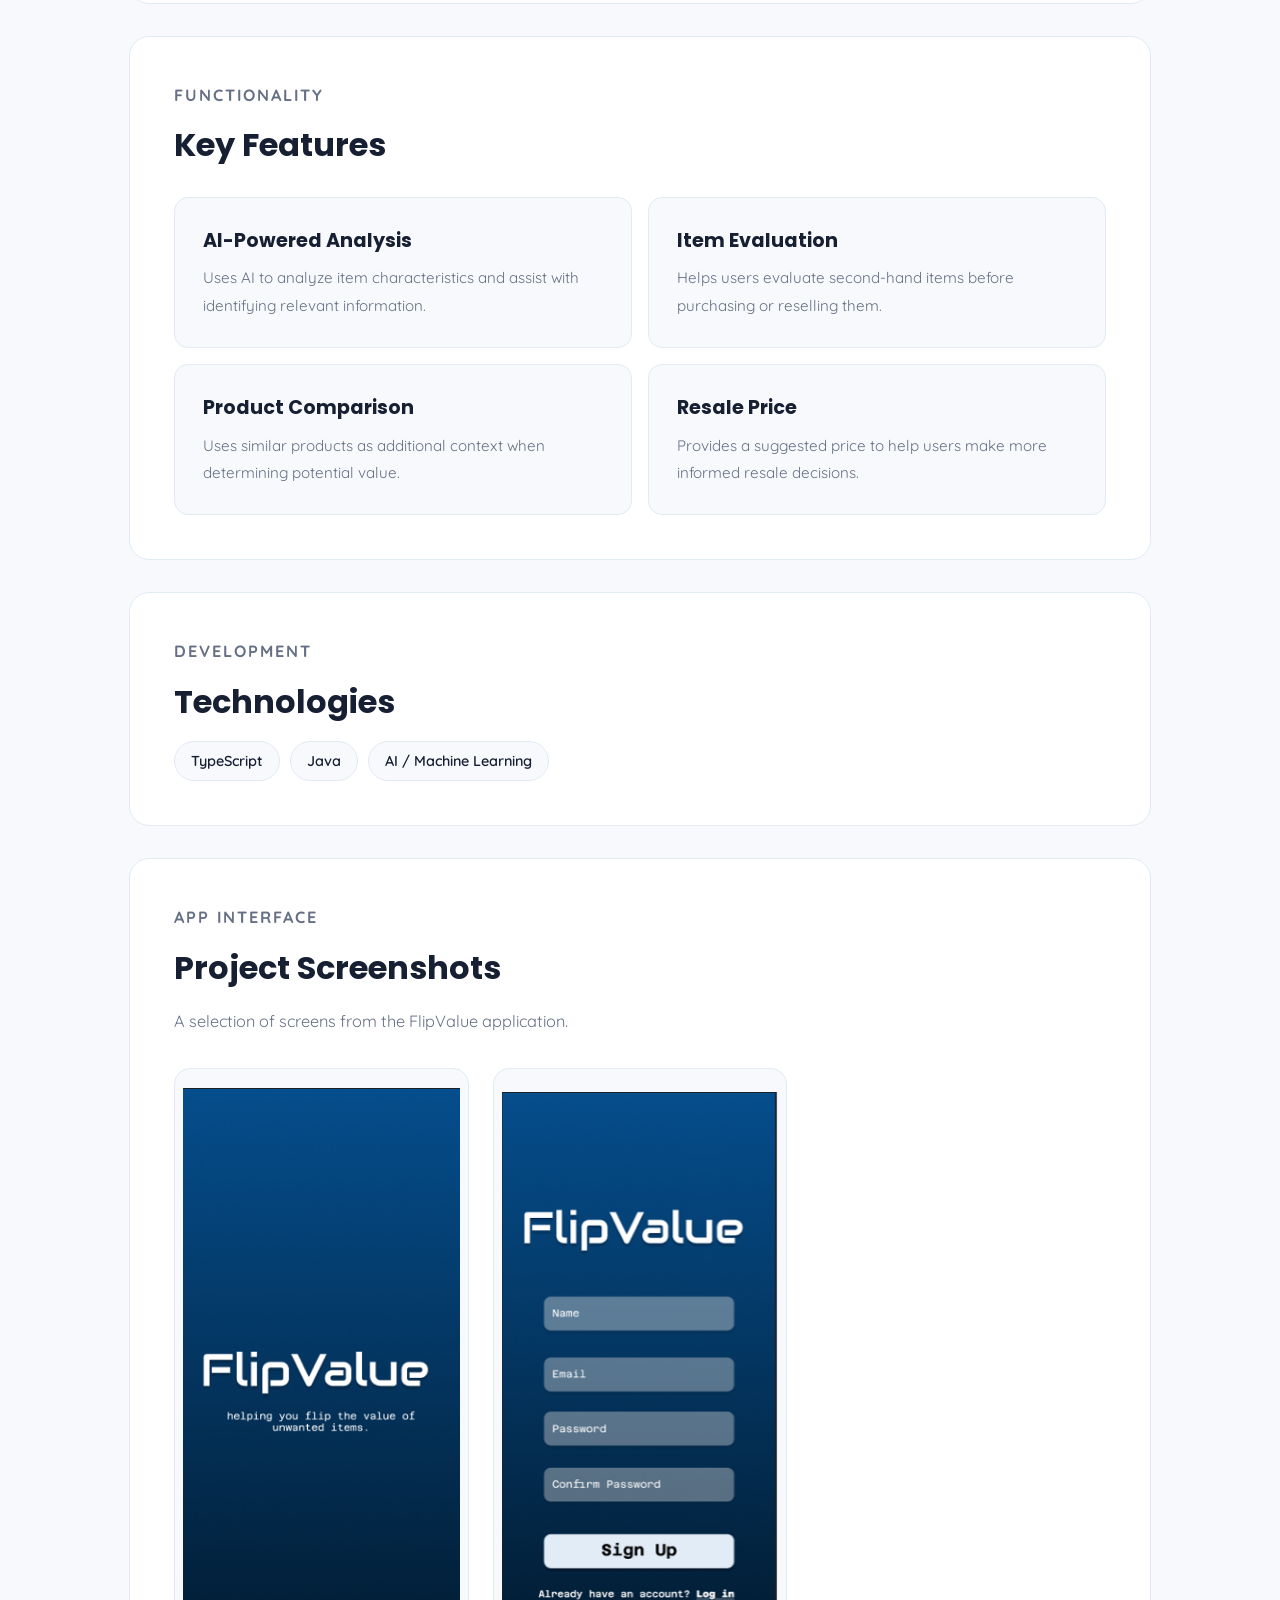
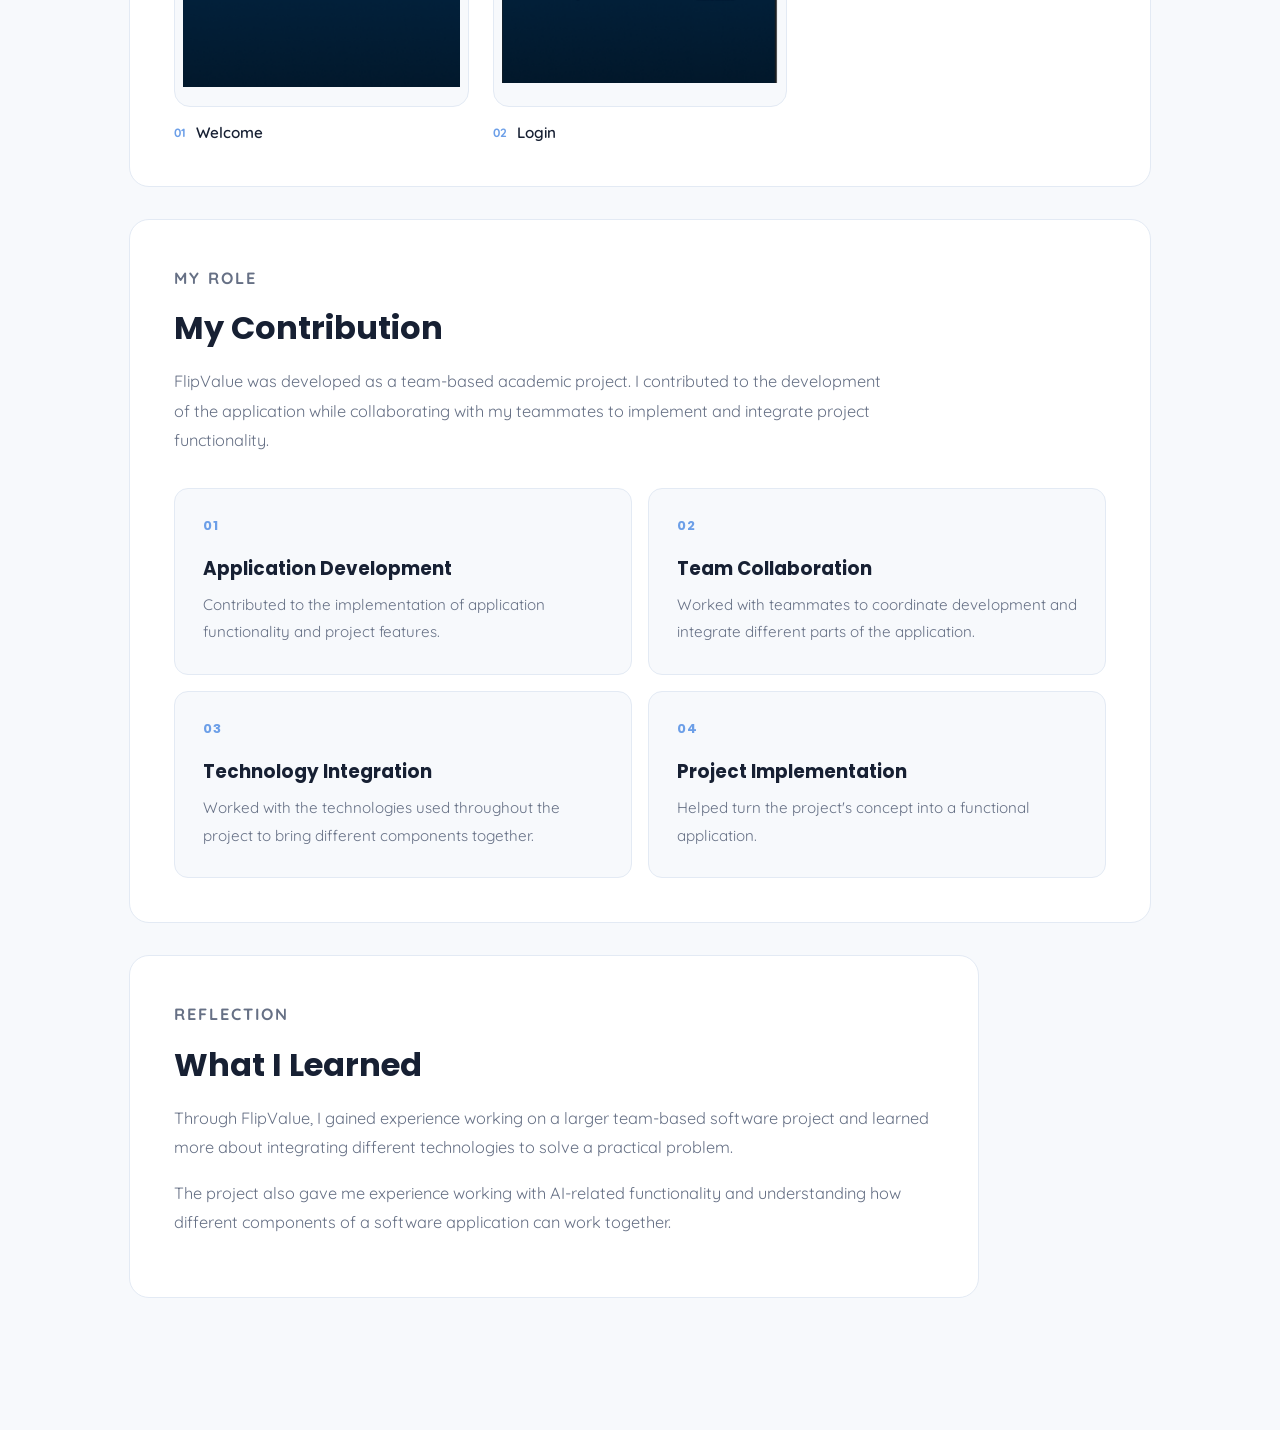
==== commit 504336a7: "Updated FlipValue section of the portfolio + added several screenshots" ====
--- a/projects/flipvalue.html
+++ b/projects/flipvalue.html
@@ -1,121 +1,587 @@
 <!DOCTYPE html>
-<html>
+<html lang="en">
+
 <head>
     <meta charset="utf-8">
     <meta name="viewport" content="width=device-width, initial-scale=1">
+
     <title>FlipValue | Lyndsey's Portfolio</title>
 
     <link rel="stylesheet" href="../css/style.css">
-
-    <link rel="stylesheet"
-        href="https://unpkg.com/boxicons@latest/css/boxicons.min.css">
 
     <link rel="preconnect" href="https://fonts.googleapis.com">
     <link rel="preconnect" href="https://fonts.gstatic.com" crossorigin>
 
-    <link href="https://fonts.googleapis.com/css2?family=Poppins:wght@400;500;600;700&family=Quicksand:wght@400;500;600;700&display=swap"
+    <link
+        href="https://fonts.googleapis.com/css2?family=Poppins:wght@400;500;600;700&family=Quicksand:wght@400;500;600;700&display=swap"
         rel="stylesheet">
 </head>
 
 <body>
 
-    <section class="project-detail">
+    <main class="project-detail">
 
         <a href="../index.html" class="back-button">
-            <i class='bx bx-arrow-back'></i> Back to Portfolio
+            ← Back to Portfolio
         </a>
 
-        <div class="project-header">
+        <header class="project-header">
+
+            <p class="project-category">
+                AI APPLICATION • TEAM PROJECT • ACADEMIC PROJECT
+            </p>
+
             <h1>FlipValue</h1>
 
+            <p class="project-tagline">
+                Smarter pricing for second-hand finds.
+            </p>
+
+            <p class="project-subtitle">
+                An AI-powered resale pricing application designed to
+                help resellers and thrifters evaluate second-hand
+                items and determine a potential resale value.
+            </p>
+
+            <a href="https://github.com/lynrasco/PRJ566NBB_2261_Group05"
+       class="btn"
+       target="_blank"
+       rel="noopener noreferrer">
+        View on GitHub
+    </a>
+
+        </header>
+
+        <div class="project-meta">
+
+            <div>
+                <strong>01</strong>
+                <span>Team Project</span>
+            </div>
+
+            <div>
+                <strong>02</strong>
+                <span>AI-Powered</span>
+            </div>
+
+            <div>
+                <strong>03</strong>
+                <span>TypeScript</span>
+            </div>
+
+            <div>
+                <strong>04</strong>
+                <span>Java</span>
+            </div>
+
+        </div>
+
+        <div class="project-visual">
+
+            <img
+                src="../img/flipvalue-logo.png"
+                alt="FlipValue application logo"
+                class="project-image"
+            >
+
+        </div>
+
+        <section class="project-section workflow-section">
+
+            <div class="section-intro">
+
+                <p class="section-label">
+                    USER JOURNEY
+                </p>
+
+                <h2>How FlipValue Works</h2>
+
+                <p>
+                    FlipValue is designed to simplify the process of
+                    evaluating second-hand items by combining item
+                    recognition with resale price analysis.
+                </p>
+
+            </div>
+
+
+            <div class="workflow">
+
+                <div class="workflow-step">
+
+                    <span class="workflow-number">01</span>
+
+                    <h3>Identify</h3>
+
+                    <p>
+                        The user provides information about an item
+                        they are interested in evaluating.
+                    </p>
+
+                </div>
+
+
+                <div class="workflow-step">
+
+                    <span class="workflow-number">02</span>
+
+                    <h3>Analyze</h3>
+
+                    <p>
+                        FlipValue analyzes characteristics such as
+                        the item's brand, style, and material.
+                    </p>
+
+                </div>
+
+
+                <div class="workflow-step">
+
+                    <span class="workflow-number">03</span>
+
+                    <h3>Compare</h3>
+
+                    <p>
+                        The application compares the item against
+                        similar products and available information.
+                    </p>
+
+                </div>
+
+
+                <div class="workflow-step">
+
+                    <span class="workflow-number">04</span>
+
+                    <h3>Estimate</h3>
+
+                    <p>
+                        The collected information is used to
+                        determine a suggested resale value.
+                    </p>
+
+                </div>
+
+
+                <div class="workflow-step">
+
+                    <span class="workflow-number">05</span>
+
+                    <h3>Decide</h3>
+
+                    <p>
+                        Users can use the suggested value to help
+                        decide whether an item is worth purchasing
+                        or reselling.
+                    </p>
+
+                </div>
+
+            </div>
+
+        </section>
+
+        <div class="project-info">
+
+            <section class="project-section">
+
+                <p class="section-label">
+                    OVERVIEW
+                </p>
+
+                <h2>What is FlipValue?</h2>
+
+                <p>
+                    FlipValue is an application designed to help
+                    resellers and thrifters evaluate the potential
+                    resale value of second-hand items.
+                </p>
+
+                <p>
+                    The application combines AI-powered item analysis
+                    with product comparisons to provide users with
+                    a suggested resale price.
+                </p>
+
+            </section>
+
+
+            <section class="project-section">
+
+                <p class="section-label">
+                    THE PROBLEM
+                </p>
+
+                <h2>Second-hand pricing isn't always simple.</h2>
+
+                <p>
+                    Determining the value of a used item can be
+                    difficult when information about its brand,
+                    material, style, or comparable products is
+                    limited.
+                </p>
+
+                <p>
+                    Resellers may need to research multiple sources
+                    before deciding whether an item is worth buying
+                    or listing.
+                </p>
+
+            </section>
+
+
+            <section class="project-section">
+
+                <p class="section-label">
+                    THE SOLUTION
+                </p>
+
+                <h2>A simpler way to evaluate resale value.</h2>
+
+                <p>
+                    FlipValue brings item analysis and pricing
+                    information together in one application.
+                </p>
+
+                <p>
+                    By using AI-powered recognition and comparisons
+                    with similar products, the application provides
+                    users with a starting point for determining a
+                    potential resale price.
+                </p>
+
+            </section>
+
+        </div>
+
+        <section class="project-section">
+
+            <div class="section-intro">
+
+                <p class="section-label">
+                    AI & PRICING
+                </p>
+
+                <h2>Turning item information into a price estimate.</h2>
+
+                <p>
+                    FlipValue uses multiple pieces of information
+                    about an item to help generate a more informed
+                    resale price suggestion.
+                </p>
+
+            </div>
+
+
+            <div class="feature-grid">
+
+                <article class="feature-card">
+
+                    <span class="feature-number">
+                        01
+                    </span>
+
+                    <h3>Item Recognition</h3>
+
+                    <p>
+                        AI is used to identify relevant characteristics
+                        of the item being evaluated.
+                    </p>
+
+                </article>
+
+
+                <article class="feature-card">
+
+                    <span class="feature-number">
+                        02
+                    </span>
+
+                    <h3>Product Attributes</h3>
+
+                    <p>
+                        Information such as brand, style, and material
+                        can be considered when evaluating an item.
+                    </p>
+
+                </article>
+
+
+                <article class="feature-card">
+
+                    <span class="feature-number">
+                        03
+                    </span>
+
+                    <h3>Comparable Products</h3>
+
+                    <p>
+                        Similar products can provide additional
+                        context for estimating an item's value.
+                    </p>
+
+                </article>
+
+
+                <article class="feature-card">
+
+                    <span class="feature-number">
+                        04
+                    </span>
+
+                    <h3>Price Suggestion</h3>
+
+                    <p>
+                        The analyzed information is used to provide
+                        a suggested resale price for the user.
+                    </p>
+
+                </article>
+
+            </div>
+
+        </section>
+
+        <section class="project-section">
+
+            <div class="section-intro">
+
+                <p class="section-label">
+                    FUNCTIONALITY
+                </p>
+
+                <h2>Key Features</h2>
+
+            </div>
+
+
+            <div class="feature-grid">
+
+                <article class="feature-card">
+
+                    <h3>AI-Powered Analysis</h3>
+
+                    <p>
+                        Uses AI to analyze item characteristics and
+                        assist with identifying relevant information.
+                    </p>
+
+                </article>
+
+
+                <article class="feature-card">
+
+                    <h3>Item Evaluation</h3>
+
+                    <p>
+                        Helps users evaluate second-hand items before
+                        purchasing or reselling them.
+                    </p>
+
+                </article>
+
+
+                <article class="feature-card">
+
+                    <h3>Product Comparison</h3>
+
+                    <p>
+                        Uses similar products as additional context
+                        when determining potential value.
+                    </p>
+
+                </article>
+
+
+                <article class="feature-card">
+
+                    <h3>Resale Price</h3>
+
+                    <p>
+                        Provides a suggested price to help users make
+                        more informed resale decisions.
+                    </p>
+
+                </article>
+
+            </div>
+
+        </section>
+
+
+        <section class="project-section technologies-section">
+
+            <p class="section-label">
+                DEVELOPMENT
+            </p>
+
+            <h2>Technologies</h2>
+
+            <div class="technology-list">
+
+                <span>TypeScript</span>
+                <span>Java</span>
+                <span>AI / Machine Learning</span>
+
+            </div>
+
+        </section>
+
+        <section class="project-section screenshots-section">
+
+            <div class="section-intro">
+
+                <p class="section-label">
+                    APP INTERFACE
+                </p>
+
+                <h2>Project Screenshots</h2>
+
+                <p>
+                    A selection of screens from the FlipValue
+                    application.
+                </p>
+
+            </div>
+
+
+            <div class="screenshots">
+
+                <figure:>
+                    <img
+                        src="../img/flipvalue-welcome.png"
+                        alt="FlipValue welcome screen"
+                    >
+                    <figcaption>
+                        <strong>01</strong>
+                        Welcome
+                    </figcaption>
+                </figure:>
+
+                <figure:>
+                    <img
+                       src="../img/flipvalue-login.png"
+                       alt="FlipValue login screen"
+                    >
+                    <figcaption>
+                        <strong>02</strong>
+                        Login
+                    </figcaption>
+                </figure:>
+
+            </div>
+
+        </section>
+
+        <section class="project-section contribution-section">
+
+            <div class="section-intro">
+
+                <p class="section-label">
+                    MY ROLE
+                </p>
+
+                <h2>My Contribution</h2>
+
+                <p>
+                    FlipValue was developed as a team-based academic
+                    project. I contributed to the development of the
+                    application while collaborating with my teammates
+                    to implement and integrate project functionality.
+                </p>
+
+            </div>
+
+
+            <div class="contribution-grid">
+
+                <article class="contribution-item">
+
+                    <span>01</span>
+
+                    <h3>Application Development</h3>
+
+                    <p>
+                        Contributed to the implementation of application
+                        functionality and project features.
+                    </p>
+
+                </article>
+
+
+                <article class="contribution-item">
+
+                    <span>02</span>
+
+                    <h3>Team Collaboration</h3>
+
+                    <p>
+                        Worked with teammates to coordinate development
+                        and integrate different parts of the application.
+                    </p>
+
+                </article>
+
+
+                <article class="contribution-item">
+
+                    <span>03</span>
+
+                    <h3>Technology Integration</h3>
+
+                    <p>
+                        Worked with the technologies used throughout
+                        the project to bring different components together.
+                    </p>
+
+                </article>
+
+
+                <article class="contribution-item">
+
+                    <span>04</span>
+
+                    <h3>Project Implementation</h3>
+
+                    <p>
+                        Helped turn the project's concept into a
+                        functional application.
+                    </p>
+
+                </article>
+
+            </div>
+
+        </section>
+
+
+        <section class="project-section learning-section">
+
+            <p class="section-label">
+                REFLECTION
+            </p>
+
+            <h2>What I Learned</h2>
+
             <p>
-                AI-powered resale pricing application
-                <br>
-                <span>Academic • Team Project</span>
-            </p>
-        </div>
-
-        <img src="../img/flipvalue_logo.png"
-             alt="FlipValue App"
-             class="project-image">
-
-        <div class="project-info">
-            <div class="project-section">
-                <h2>Overview</h2>
-
-                <p>
-                    FlipValue is an application designed to help resellers
-                    and thrifters determine an appropriate resale price
-                    for an item.
-                </p>
-                <p>
-                    FlipValue uses AI to recognize characteristics such as
-                    brands, styles, and materials, then compares the item
-                    with similar products to suggest a fair resale price.
-                </p>
-            </div>
-
-            <div class="project-section">
-                <h2>The Problem</h2>
-
-                <p>
-            Determining the value of second-hand items can be difficult,
-            especially when a reseller does not have enough information
-            about the item's brand, style, material, or comparable listings.
-        </p>
-    </div>
-
-
-    <div class="project-section">
-        <h2>The Solution</h2>
-
-        <p>
-            FlipValue provides users with an easier way to evaluate
-            an item before deciding whether to purchase or resell it.
-            The application uses AI-powered item recognition and
-            comparisons with similar products to provide a suggested
-            resale price.
-        </p>
-    </div>
-
-
-    <div class="project-section">
-        <h2>Technologies</h2>
-
-        <ul>
-            <li>TypeScript</li>
-            <li>Java</li>
-            <li>AI / Machine Learning</li>
-        </ul>
-    </div>
-
-
-    <div class="project-section">
-        <h2>My Contributions</h2>
-
-        <p>
-            This was a team-based academic project. My contributions
-            included working on the development of the application
-            and collaborating with my teammates to implement and
-            integrate project features.
-        </p>
-    </div>
-
-
-    <div class="project-section">
-        <h2>What I Learned</h2>
-
-        <p>
-            Through FlipValue, I gained experience working on a
-            larger team-based software project and learned more
-            about integrating different technologies to solve a
-            real-world problem.
-        </p>
-    </div>
-
-</div>
-
-    </section>
+                Through FlipValue, I gained experience working on
+                a larger team-based software project and learned
+                more about integrating different technologies to
+                solve a practical problem.
+            </p>
+
+            <p>
+                The project also gave me experience working with
+                AI-related functionality and understanding how
+                different components of a software application
+                can work together.
+            </p>
+
+        </section>
+
+
+    </main>
 
 </body>
+
 </html>
--- a/css/style.css
+++ b/css/style.css
@@ -1,4 +1,3 @@
-/* MyWebsite/css/style1.css */
 
 *{
     padding: 0;
@@ -46,7 +45,8 @@
 .logo {
     font-family: var(--heading-font);
 }
-header{
+
+.site-header{
     position: fixed;
     right: 0;
     top: 0;
@@ -60,6 +60,7 @@
     border-bottom: 1px solid transparent;
     transition: all .40s ease;
 }
+
 .navbar{
     display: flex;
 }
@@ -141,7 +142,7 @@
     border: 1px solid var(--main-color);
 }
 
-header.sticky{
+.site-header.sticky{
     padding: 10px 16%;
     background: var(--bg-color);
     border-bottom: 1px solid #0e1630;
@@ -379,10 +380,10 @@
 }
 
 @media (max-width: 1325px){
-    header{
+    .site-header{
         padding: 16px 3%;
     }
-    header.sticky{
+    .site-header.sticky{
         padding: 8px 3%;
     }
     section{
@@ -462,11 +463,6 @@
     }
 }
 
-img{
-    height:150px;
-    width: 150px;
-}
-
 .tech-skills h2{
     font-size: var(--h2-font);
     text-align: center;
@@ -605,116 +601,548 @@
     }
 }
 
+/* =========================================
+   PROJECT PAGE
+========================================= */
+
 .project-detail {
-    max-width: 1100px;
+    max-width: 1150px;
     margin: 0 auto;
-    padding: 120px 5% 80px;
-}
+    padding: 120px 5% 100px;
+}
+
+
+/* =========================================
+   BACK BUTTON
+========================================= */
 
 .back-button {
     display: inline-flex;
     align-items: center;
-    gap: 8px;
     color: var(--second-color);
-    font-size: 1rem;
-    font-weight: 600;
-    margin-bottom: 3rem;
-    transition: all 0.3s ease;
+    font-size: 0.95rem;
+    font-weight: 600;
+    margin-bottom: 4rem;
+    transition: color 0.3s ease;
 }
 
 .back-button:hover {
     color: var(--main-color);
-    transform: translateX(-5px);
-}
+}
+
+
+/* =========================================
+   HERO
+========================================= */
 
 .project-header {
     text-align: center;
-    margin-bottom: 3rem;
+    max-width: 850px;
+    margin: 0 auto;
+}
+
+.project-category,
+.section-label {
+    color: var(--main-color);
+    font-size: 0.78rem;
+    font-weight: 700;
+    letter-spacing: 2px;
+}
+
+.project-category {
+    margin-bottom: 1.25rem;
 }
 
 .project-header h1 {
-    font-size: clamp(3rem, 7vw, 5rem);
-    margin-bottom: 1rem;
-    color: var(--text-color);
-}
-
-.project-header p {
+    font-size: clamp(4rem, 9vw, 7rem);
+    line-height: 0.95;
+    margin-bottom: 0.75rem;
+}
+
+.project-tagline {
+    color: var(--main-color);
+    font-family: var(--heading-font);
+    font-size: 1.45rem;
+    font-weight: 600;
+    margin-bottom: 1.25rem;
+}
+
+.project-subtitle {
+    max-width: 720px;
+    margin: 0 auto 2rem;
     color: var(--second-color);
-    font-size: 1.2rem;
-    line-height: 1.7;
-}
-
-.project-header span {
-    color: var(--main-color);
-    font-weight: 600;
+    font-size: 1.1rem;
+    line-height: 1.8;
+}
+
+.project-buttons {
+    margin-top: 2rem;
+}
+
+
+/* =========================================
+   META
+========================================= */
+
+.project-meta {
+    display: flex;
+    justify-content: center;
+    flex-wrap: wrap;
+    gap: 12px;
+    margin: 2.5rem 0 4rem;
+}
+
+.project-meta div {
+    display: flex;
+    align-items: center;
+    gap: 10px;
+    padding: 10px 16px;
+
+    background: var(--card-color);
+    border: 1px solid var(--border-color);
+    border-radius: 50px;
+
+    color: var(--second-color);
+    font-size: 0.88rem;
+    font-weight: 600;
+}
+
+.project-meta strong {
+    color: var(--main-color);
+    font-size: 0.75rem;
+}
+
+
+/* =========================================
+   PROJECT IMAGE
+========================================= */
+
+.project-visual {
+    margin-bottom: 5rem;
 }
 
 .project-image {
     display: block;
     width: 100%;
     max-width: 850px;
-    height: auto;
-    max-height: 500px;
+    height: 320px;
     object-fit: contain;
-    margin: 0 auto 4rem;
+
+    margin: 0 auto;
+
+    padding: 45px;
+
+    background:
+        radial-gradient(
+            circle at center,
+            rgba(108, 159, 232, 0.12),
+            transparent 65%
+        );
+
+    border: 1px solid var(--border-color);
+    border-radius: 24px;
+
+    box-shadow: 0 20px 50px rgba(0, 0, 0, 0.04);
+}
+
+
+/* =========================================
+   GENERAL PROJECT SECTIONS
+========================================= */
+
+.project-section {
+    background: var(--card-color);
+    border: 1px solid var(--border-color);
     border-radius: 20px;
-    border: 1px solid var(--border-color);
-    background: var(--card-color);
-    padding: 20px;
-}
+    padding: 2.75rem;
+    margin-bottom: 2rem;
+}
+
+.project-section h2 {
+    font-size: 2rem;
+    line-height: 1.2;
+    margin: 0.4rem 0 1.25rem;
+}
+
+.project-section h3 {
+    color: var(--text-color);
+}
+
+.project-section p {
+    color: var(--second-color);
+    font-size: 1.02rem;
+    line-height: 1.8;
+    margin-bottom: 1rem;
+}
+
+.section-intro {
+    max-width: 720px;
+    margin-bottom: 2rem;
+}
+
+.section-intro > p:last-child {
+    margin-bottom: 0;
+}
+
+
+/* =========================================
+   OVERVIEW / PROBLEM / SOLUTION
+========================================= */
 
 .project-info {
     display: grid;
     grid-template-columns: repeat(2, 1fr);
     gap: 2rem;
-}
-
-.project-info > div {
-    background: var(--card-color);
+    margin-bottom: 2rem;
+}
+
+.project-info .project-section {
+    margin-bottom: 0;
+}
+
+.project-info .project-section:first-child {
+    grid-column: span 2;
+}
+
+
+/* =========================================
+   WORKFLOW
+========================================= */
+
+.workflow {
+    display: grid;
+    grid-template-columns: repeat(5, 1fr);
+    gap: 1rem;
+}
+
+.workflow-step {
+    min-height: 230px;
+    padding: 1.5rem;
+
+    background: var(--bg-color);
+    border: 1px solid var(--border-color);
+    border-radius: 14px;
+}
+
+.workflow-number,
+.feature-number,
+.contribution-item > span {
+    display: block;
+    color: var(--main-color);
+    font-family: var(--heading-font);
+    font-size: 0.8rem;
+    font-weight: 700;
+    letter-spacing: 1px;
+    margin-bottom: 1.25rem;
+}
+
+.workflow-step h3 {
+    font-size: 1.2rem;
+    margin-bottom: 0.75rem;
+}
+
+.workflow-step p {
+    font-size: 0.9rem;
+    line-height: 1.65;
+}
+
+
+/* =========================================
+   FEATURE CARDS
+========================================= */
+
+.feature-grid {
+    display: grid;
+    grid-template-columns: repeat(2, 1fr);
+    gap: 1rem;
+}
+
+.feature-card {
+    padding: 1.75rem;
+
+    background: var(--bg-color);
+    border: 1px solid var(--border-color);
+    border-radius: 14px;
+
+    transition: transform 0.3s ease,
+                border-color 0.3s ease;
+}
+
+.feature-card:hover {
+    transform: translateY(-4px);
+    border-color: var(--main-color);
+}
+
+.feature-card h3 {
+    font-size: 1.2rem;
+    margin-bottom: 0.6rem;
+}
+
+.feature-card p {
+    font-size: 0.95rem;
+    margin-bottom: 0;
+}
+
+.feature-number {
+    margin-bottom: 1rem;
+}
+
+
+/* =========================================
+   OPERATOR DASHBOARD
+========================================= */
+
+.dashboard-content {
+    display: grid;
+    grid-template-columns: repeat(2, 1fr);
+    gap: 1rem;
+}
+
+.dashboard-content > div {
+    padding: 1.75rem;
+
+    background: var(--bg-color);
+    border: 1px solid var(--border-color);
+    border-radius: 14px;
+}
+
+.dashboard-content h3 {
+    font-size: 1.15rem;
+    margin-bottom: 0.75rem;
+}
+
+.dashboard-content p {
+    margin-bottom: 0;
+    font-size: 0.95rem;
+}
+
+
+/* =========================================
+   TECHNOLOGIES
+========================================= */
+
+.technology-list {
+    display: flex;
+    flex-wrap: wrap;
+    gap: 10px;
+}
+
+.technology-list span {
+    display: inline-block;
+
+    padding: 10px 16px;
+
+    background: var(--bg-color);
+    border: 1px solid var(--border-color);
+    border-radius: 50px;
+
+    color: var(--text-color);
+    font-size: 0.9rem;
+    font-weight: 600;
+
+    transition: all 0.3s ease;
+}
+
+.technology-list span:hover {
+    border-color: var(--main-color);
+    transform: translateY(-3px);
+}
+
+
+/* =========================================
+   SCREENSHOTS
+========================================= */
+
+.screenshots {
+    display: grid;
+    grid-template-columns: repeat(3, 1fr);
+    gap: 1.5rem;
+}
+
+.screenshots figure {
+    margin: 0;
+}
+
+.screenshots img {
+    display: block;
+    width: 100%;
+    aspect-ratio: 9 / 19.5;
+    object-fit: contain;
+
+    padding: 8px;
+
+    background: var(--bg-color);
     border: 1px solid var(--border-color);
     border-radius: 16px;
-    padding: 2rem;
-}
-
-.project-info h2 {
-    color: var(--text-color);
-    font-size: 1.7rem;
-    margin-bottom: 1rem;
-}
-
-.project-info p {
+
+    transition: transform 0.3s ease,
+                border-color 0.3s ease;
+}
+
+.screenshots figure:hover img {
+    transform: translateY(-5px);
+    border-color: var(--main-color);
+}
+
+.screenshots figcaption {
+    display: flex;
+    align-items: center;
+    gap: 10px;
+
+    padding: 1rem 0 0;
+
+    color: var(--text-color);
+    font-size: 0.95rem;
+    font-weight: 600;
+}
+
+.screenshots figcaption strong {
+    color: var(--main-color);
+    font-size: 0.75rem;
+}
+
+
+/* =========================================
+   CONTRIBUTION
+========================================= */
+
+.contribution-grid {
+    display: grid;
+    grid-template-columns: repeat(2, 1fr);
+    gap: 1rem;
+}
+
+.contribution-item {
+    padding: 1.75rem;
+
+    background: var(--bg-color);
+    border: 1px solid var(--border-color);
+    border-radius: 14px;
+}
+
+.contribution-item h3 {
+    font-size: 1.15rem;
+    margin-bottom: 0.6rem;
+}
+
+.contribution-item p {
+    font-size: 0.95rem;
+    margin-bottom: 0;
+}
+
+
+.learning-section {
+    max-width: 850px;
+}
+
+
+.project-end {
+    text-align: center;
+    padding: 5rem 2rem;
+    margin-top: 3rem;
+
+    border-top: 1px solid var(--border-color);
+}
+
+.project-end h2 {
+    font-size: 2.5rem;
+    margin: 0.5rem 0 1rem;
+}
+
+.project-end p:not(.section-label) {
     color: var(--second-color);
-    font-size: 1.05rem;
-    line-height: 1.8;
-    margin-bottom: 1rem;
-}
-
-.project-info ul {
-    padding-left: 1.2rem;
-}
-
-.project-info li {
-    list-style: disc;
-    color: var(--second-color);
-    margin-bottom: 0.6rem;
-    font-size: 1.05rem;
-}
-
-@media (max-width: 700px) {
-
-    .project-detail {
-        padding: 100px 5% 60px;
+    line-height: 1.7;
+    margin-bottom: 1.75rem;
+}
+
+
+/* =========================================
+   RESPONSIVE
+========================================= */
+
+@media (max-width: 950px) {
+
+    .workflow {
+        grid-template-columns: repeat(2, 1fr);
     }
 
     .project-info {
         grid-template-columns: 1fr;
     }
 
+    .project-info .project-section:first-child {
+        grid-column: span 1;
+    }
+
+    .dashboard-content {
+        grid-template-columns: 1fr;
+    }
+
+}
+
+
+@media (max-width: 750px) {
+
+    .project-detail {
+        padding: 100px 5% 70px;
+    }
+
+    .project-section {
+        padding: 2rem;
+    }
+
+    .feature-grid,
+    .contribution-grid {
+        grid-template-columns: 1fr;
+    }
+
+    .screenshots {
+        grid-template-columns: 1fr 1fr;
+    }
+
+}
+
+
+@media (max-width: 550px) {
+
     .project-header h1 {
-        font-size: 3rem;
+        font-size: 3.5rem;
+    }
+
+    .project-tagline {
+        font-size: 1.2rem;
+    }
+
+    .project-subtitle {
+        font-size: 1rem;
+    }
+
+    .project-meta {
+        flex-direction: column;
+        align-items: stretch;
+    }
+
+    .project-meta div {
+        justify-content: center;
+    }
+
+    .workflow {
+        grid-template-columns: 1fr;
+    }
+
+    .screenshots {
+        grid-template-columns: 1fr;
+        max-width: 300px;
+        margin: 0 auto;
     }
 
     .project-image {
-        margin-bottom: 2rem;
-    }
+        height: 250px;
+        padding: 30px;
+    }
+
+    .project-end h2 {
+        font-size: 2rem;
+    }
+
 }
